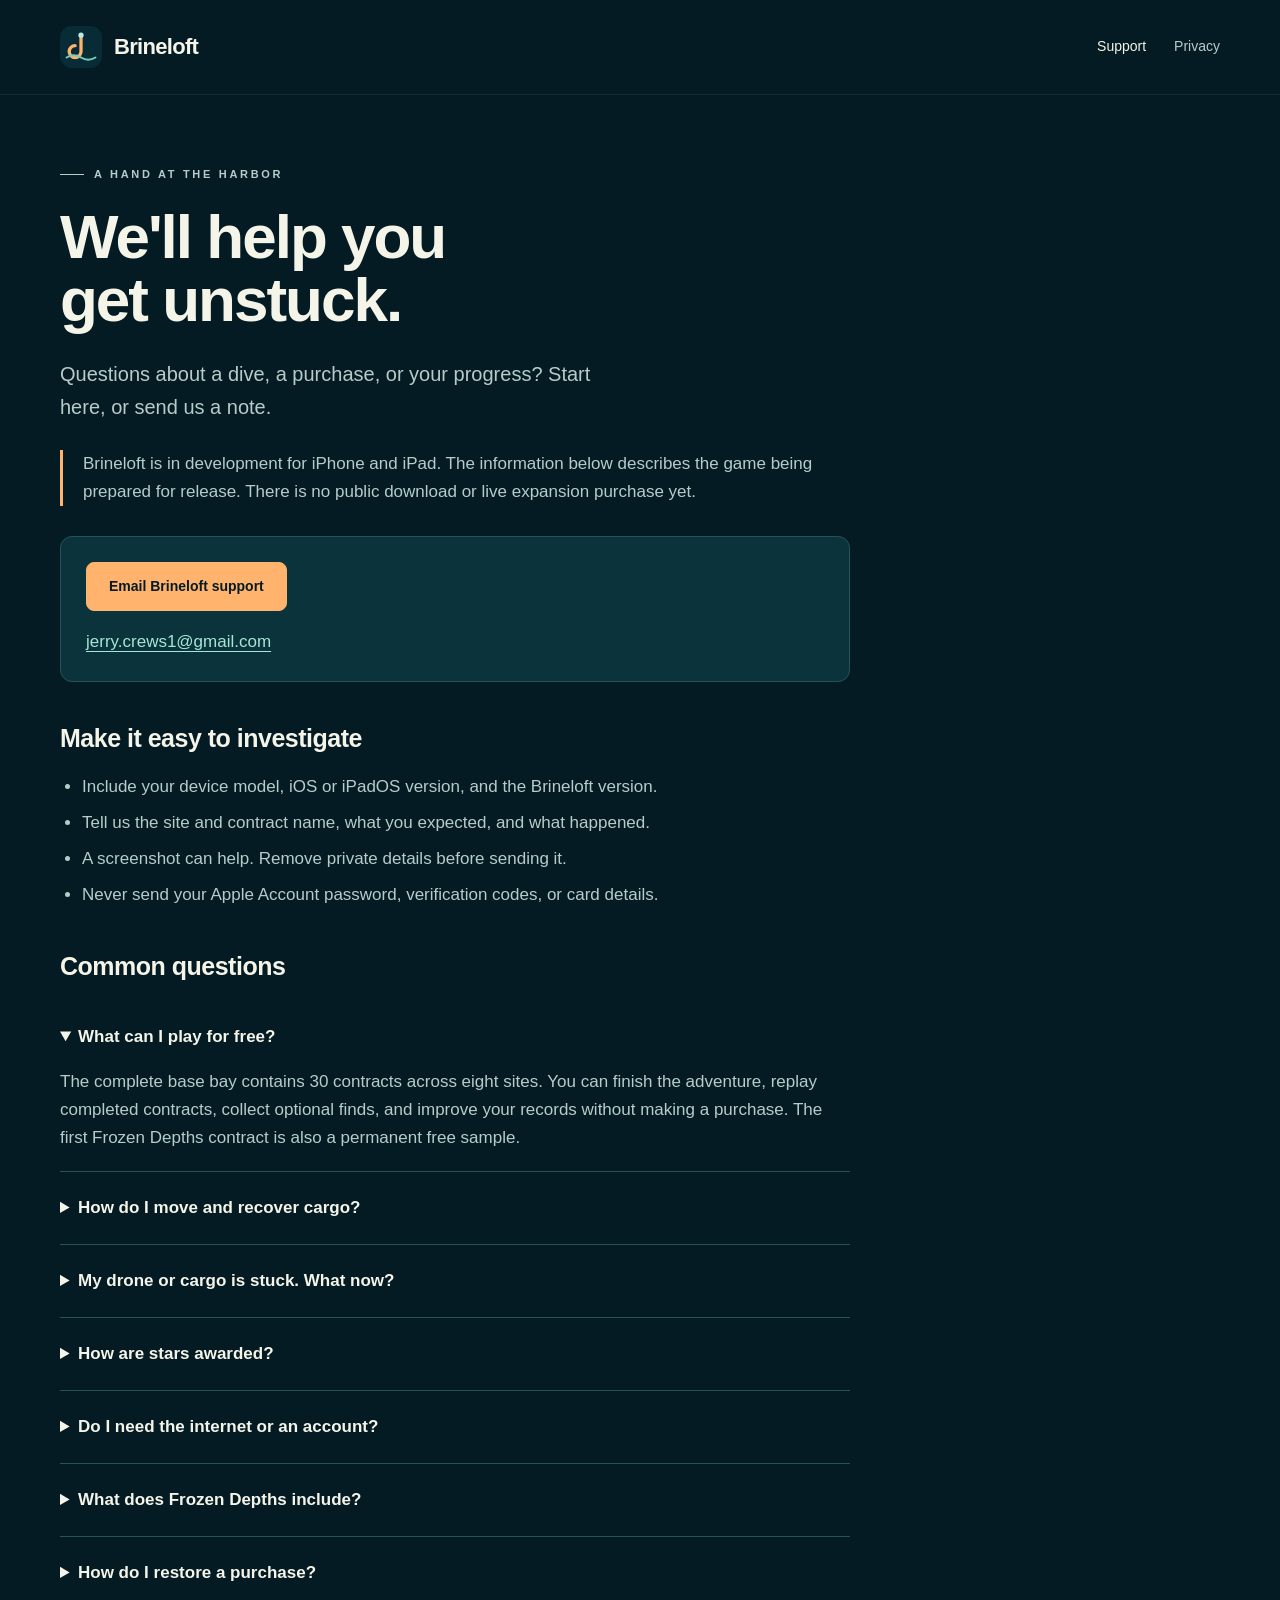
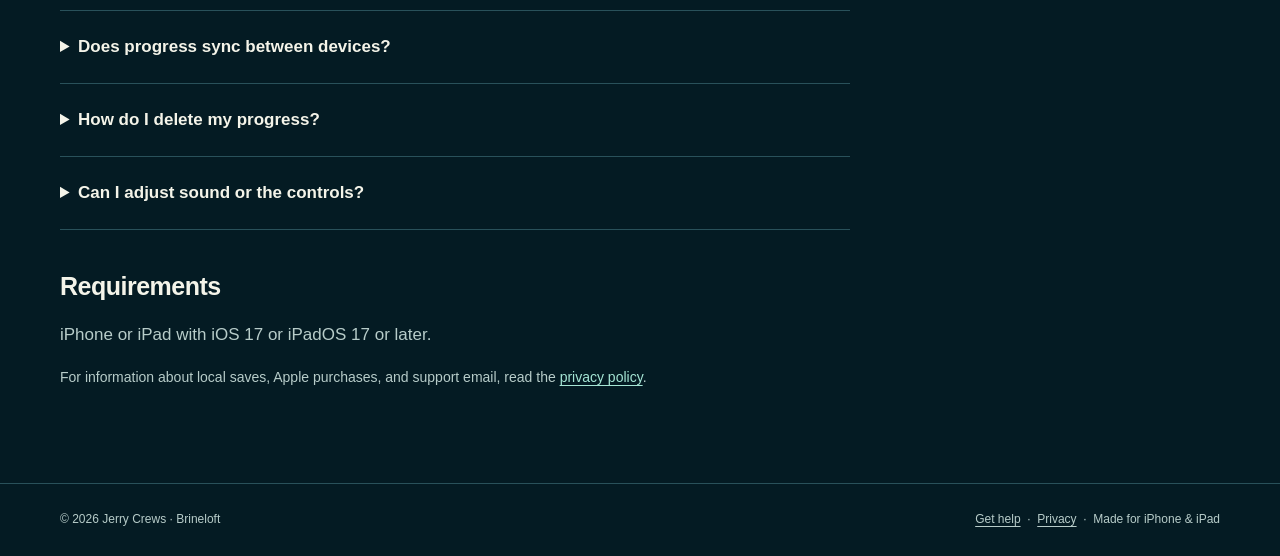
==== support.html @ b788f025 "Publish Brineloft website, privacy policy, and support" ====
<!doctype html>
<html lang="en"><head><meta charset="utf-8"><meta name="viewport" content="width=device-width, initial-scale=1"><meta name="color-scheme" content="dark"><meta name="theme-color" content="#041b23"><meta name="description" content="Help with Brineloft controls, local progress, the free adventure, Frozen Depths, and restoring purchases."><title>Brineloft Support</title><link rel="icon" href="assets/mark.svg" type="image/svg+xml"><link rel="stylesheet" href="assets/style.css"></head><body><a class="skip" href="#main">Skip to content</a><header><div class="wrap"><nav aria-label="Main navigation"><a class="brand" href="index.html"><img src="assets/mark.svg" alt="" width="42" height="42">Brineloft</a><div class="navlinks"><a href="support.html" aria-current="page">Support</a><a href="privacy.html">Privacy</a></div></nav></div></header><main id="main" class="wrap"><article class="document"><p class="eyebrow">A hand at the harbor</p><h1>We'll help you<br>get unstuck.</h1><p class="lead">Questions about a dive, a purchase, or your progress? Start here, or send us a note.</p><p class="notice">Brineloft is in development for iPhone and iPad. The information below describes the game being prepared for release. There is no public download or live expansion purchase yet.</p><div class="contact"><p><a class="button" href="mailto:jerry.crews1@gmail.com?subject=Brineloft%20support">Email Brineloft support</a></p><p class="email"><a href="mailto:jerry.crews1@gmail.com">jerry.crews1@gmail.com</a></p></div><h2>Make it easy to investigate</h2><ul><li>Include your device model, iOS or iPadOS version, and the Brineloft version.</li><li>Tell us the site and contract name, what you expected, and what happened.</li><li>A screenshot can help. Remove private details before sending it.</li><li>Never send your Apple Account password, verification codes, or card details.</li></ul><h2>Common questions</h2><details open><summary>What can I play for free?</summary><p>The complete base bay contains 30 contracts across eight sites. You can finish the adventure, replay completed contracts, collect optional finds, and improve your records without making a purchase. The first Frozen Depths contract is also a permanent free sample.</p></details><details><summary>How do I move and recover cargo?</summary><p>Use the movement control to steer your drone. Move close to cargo and use the cable control to attach or release it. Buoyancy balloons help lift a load; sonar helps you locate cargo. Bring all required cargo into the extraction zone to finish the contract.</p></details><details><summary>My drone or cargo is stuck. What now?</summary><p>Use the recovery control to get unstuck, or restart the contract. Recovery and retries never cost money. Assisted completions receive one star; replay without assistance to pursue a better record.</p></details><details><summary>How are stars awarded?</summary><p>Completing a contract earns one star. Bring cargo home with at least 80% integrity for another, and finish within the contract's target time for another. Assisted results are capped at one star. Replaying does not reduce an existing best record.</p></details><details><summary>Do I need the internet or an account?</summary><p>Gameplay works offline and there is no Brineloft account. Apple's purchase and Restore Purchases flows need an internet connection. A previously verified expansion remains available offline; refunds or other entitlement changes are reconciled when Apple provides an update.</p></details><details><summary>What does Frozen Depths include?</summary><p>It contains 20 contracts across five frozen sites, including the free sample. It is designed as a permanent, non-consumable purchase, not a subscription. The full pack is not yet available for sale. Its live regional price will appear in the game when Apple makes the product available.</p></details><details><summary>How do I restore a purchase?</summary><p>Open the expansion screen and choose Restore Purchases. Use the same Apple Account that made the purchase and connect to the internet. Restoration unlocks eligible purchased content; it does not restore local mission progress. For a charge or refund question, visit <a href="https://reportaproblem.apple.com/">Apple's purchase support</a>.</p></details><details><summary>Does progress sync between devices?</summary><p>No. Game progress is saved on the device. Your operating system may include that data in a device backup, depending on your settings. A purchase can be restored on another device using the same Apple Account, but that does not copy your local progress.</p></details><details><summary>How do I delete my progress?</summary><p>Use the delete-progress option in the game's settings and confirm the reset. This removes the local game progress; it does not cancel or refund an Apple purchase. Removing the app also removes its active local data. Backups are managed separately in your device or computer backup settings.</p></details><details><summary>Can I adjust sound or the controls?</summary><p>Settings include sound, haptics, reduced motion, and control assistance. Important information is visible on screen so audio is not required. The game plays in landscape on iPhone and iPad.</p></details><h2>Requirements</h2><p>iPhone or iPad with iOS 17 or iPadOS 17 or later.</p><p class="small">For information about local saves, Apple purchases, and support email, read the <a href="privacy.html">privacy policy</a>.</p></article></main><footer><div class="wrap footer-row"><span>© 2026 Jerry Crews · Brineloft</span><span><a href="support.html">Get help</a> &nbsp;·&nbsp; <a href="privacy.html">Privacy</a> &nbsp;·&nbsp; Made for iPhone &amp; iPad</span></div></footer></body></html>
---- assets/style.css ----
@charset "UTF-8";
:root{color-scheme:dark;--ink:#f4f4e9;--muted:#b7ccc9;--sea:#07272e;--deep:#041b23;--panel:#0b333b;--line:#29515a;--mint:#a5e6d5;--coral:#ffb36d;--max:1160px;font-family:-apple-system,BlinkMacSystemFont,"Segoe UI",sans-serif}
*{box-sizing:border-box}html{scroll-behavior:smooth}body{margin:0;background:var(--deep);color:var(--ink);font-size:17px;line-height:1.65}a{color:var(--mint);text-underline-offset:.22em}a:hover{color:var(--ink)}a:focus-visible,summary:focus-visible{outline:3px solid var(--coral);outline-offset:6px;border-radius:3px}img,svg{max-width:100%;display:block}button,a,summary{-webkit-tap-highlight-color:transparent}.wrap{width:min(var(--max),calc(100% - 64px));margin-inline:auto}.skip{position:absolute;top:-100px;left:24px;background:var(--ink);color:var(--deep);padding:12px 20px;z-index:20}.skip:focus{top:12px}header{position:relative;z-index:2;border-bottom:1px solid #ffffff12}nav{min-height:94px;display:flex;align-items:center;justify-content:space-between;gap:24px}.brand{display:inline-flex;align-items:center;gap:12px;color:var(--ink);font-size:22px;font-weight:750;letter-spacing:-.7px;text-decoration:none}.brand img{width:42px;height:42px}.navlinks{display:flex;align-items:center;gap:28px}.navlinks a{font-size:14px;text-decoration:none;color:var(--muted);padding-block:12px}.navlinks a[aria-current=page]{color:var(--ink)}.hero{position:relative;overflow:hidden;background:radial-gradient(ellipse at 80% 30%,#15565b55,transparent 52%),linear-gradient(180deg,var(--sea),var(--deep));padding:86px 0 76px}.hero-grid{display:grid;grid-template-columns:1fr 1.04fr;align-items:center;gap:30px}.eyebrow{text-transform:uppercase;letter-spacing:2.7px;font-size:11px;font-weight:800;color:var(--mint);margin:0 0 22px;display:flex;align-items:center;gap:10px}.eyebrow:before{content:"";width:24px;height:1px;background:currentColor}h1,h2,h3,p{margin-top:0}h1{font-size:clamp(46px,5.35vw,74px);letter-spacing:-3px;line-height:1.02;font-weight:760;margin-bottom:26px}h1 em{font-family:Georgia,"Times New Roman",serif;font-weight:400;color:var(--mint);letter-spacing:-2px}h2{font-size:clamp(30px,3vw,44px);letter-spacing:-1.25px;line-height:1.15}h3{font-size:22px;letter-spacing:-.5px;line-height:1.25}.lead{color:var(--muted);font-size:19px;max-width:560px;line-height:1.65}.actions{display:flex;flex-wrap:wrap;align-items:center;gap:20px;margin-top:30px}.button{display:inline-flex;align-items:center;justify-content:center;min-height:48px;padding:12px 22px;border:1px solid var(--coral);border-radius:8px;background:var(--coral);color:var(--deep);text-decoration:none;font-size:14px;font-weight:750}.button:hover{color:var(--deep);background:#ffc797}.button.secondary{background:transparent;color:var(--ink);border-color:var(--line)}.button.secondary:hover{background:var(--panel)}.availability{font-size:12px;color:var(--muted)}.hero-art{position:relative;margin:0;min-width:0}.hero-art svg{width:100%;height:auto}.art-caption{font-size:10px;letter-spacing:1.4px;text-transform:uppercase;color:var(--muted);text-align:right;margin:0 28px 0 0}.promise-row{display:grid;grid-template-columns:repeat(3,1fr);gap:24px;padding:26px 0;border-top:1px solid var(--line);border-bottom:1px solid var(--line)}.promise-row span{font-size:13px;color:var(--muted)}.promise-row strong{display:block;color:var(--ink);font-size:15px;margin-bottom:3px}.section{padding:80px 0}.section-heading{display:flex;align-items:end;justify-content:space-between;gap:30px;margin-bottom:38px}.section-heading h2{max-width:550px;margin-bottom:0}.section-heading p{max-width:350px;color:var(--muted);font-size:15px;margin-bottom:0}.cards{display:grid;grid-template-columns:repeat(3,1fr);gap:22px}.card{border-top:1px solid var(--line);padding-top:24px}.card .number{font-size:11px;font-weight:700;letter-spacing:2px;color:var(--coral);margin-bottom:24px}.card p{font-size:15px;color:var(--muted);margin-bottom:0}.callout{background:linear-gradient(115deg,#12454b,#0b3039);border:1px solid #33626a;border-radius:18px;padding:46px;display:grid;grid-template-columns:1.1fr 1fr;gap:45px}.callout h2{margin-bottom:18px}.callout p{color:#c0d7d2;font-size:16px}.callout .tag{display:inline-block;font-size:11px;text-transform:uppercase;letter-spacing:1.5px;padding:7px 12px;border:1px solid #4d7776;border-radius:100px;color:var(--mint);margin-bottom:22px}.promise-list{list-style:none;margin:0;padding:0;align-self:center}.promise-list li{border-bottom:1px solid #ffffff15;padding:13px 0;font-size:15px;display:flex;gap:13px}.promise-list li:before{content:"+";font-size:18px;color:var(--coral)}.closing{display:flex;align-items:center;justify-content:space-between;gap:28px;padding:56px 0 66px}.closing h2{font-size:30px;margin:0 0 9px}.closing p{font-size:15px;color:var(--muted);margin-bottom:0}footer{border-top:1px solid var(--line);padding:26px 0;color:var(--muted);font-size:12px}.footer-row{display:flex;justify-content:space-between;gap:20px;flex-wrap:wrap}.footer-row a{color:var(--muted)}.document{max-width:790px;padding:70px 0 80px}.document h1{font-size:clamp(40px,7vw,62px);letter-spacing:-2px}.document h2{font-size:25px;letter-spacing:-.5px;margin-top:42px}.document p,.document li{color:var(--muted)}.document .lead{font-size:20px}.updated{font-size:12px}.contact{margin:30px 0;padding:25px;border:1px solid var(--line);border-radius:12px;background:var(--panel)}.contact p:last-child{margin-bottom:0}.contact .email{overflow-wrap:anywhere}.document ul{padding-left:22px}.document li{margin:8px 0}details{border-bottom:1px solid var(--line);padding:19px 0}summary{cursor:pointer;color:var(--ink);font-weight:650;padding:3px 24px 3px 0}details p{margin:14px 0 0}.small{font-size:14px}.notice{border-left:3px solid var(--coral);padding-left:20px;margin:26px 0}
@media(max-width:850px){.hero{padding:58px 0 48px}.hero-grid{grid-template-columns:1fr;gap:10px}.hero-copy{max-width:650px}.hero-art{width:min(570px,100%);margin-inline:auto}.hero-art svg{max-height:420px}.hero h1{font-size:64px}.section-heading{display:block}.section-heading p{margin-top:20px;max-width:550px}.callout{padding:32px;gap:25px}.cards{gap:26px}.closing{align-items:start}.document{padding-top:48px}}
@media(max-width:560px){.wrap{width:calc(100% - 36px)}nav{min-height:78px;gap:12px}.brand{font-size:20px;gap:7px}.brand img{width:34px;height:34px}.navlinks{gap:16px}.navlinks a{font-size:13px}.hero{padding-top:42px}.hero h1{font-size:49px;letter-spacing:-2px}.lead{font-size:17px}.eyebrow{font-size:10px;letter-spacing:2px}.hero-art{margin-top:14px}.promise-row{grid-template-columns:1fr;gap:17px}.promise-row span{display:block}.cards{grid-template-columns:1fr;gap:34px}.card .number{margin-bottom:14px}.section{padding:54px 0}.section-heading{margin-bottom:30px}.callout{grid-template-columns:1fr;padding:26px;gap:15px}.closing{display:block;padding:38px 0 50px}.closing .button{margin-top:22px}.document h1{font-size:42px}.document .lead{font-size:18px}.contact{padding:20px}.footer-row{display:block}.footer-row span{display:block;margin:7px 0}.actions{gap:16px}.art-caption{text-align:center;margin:0}}
@media(prefers-reduced-motion:reduce){html{scroll-behavior:auto}}
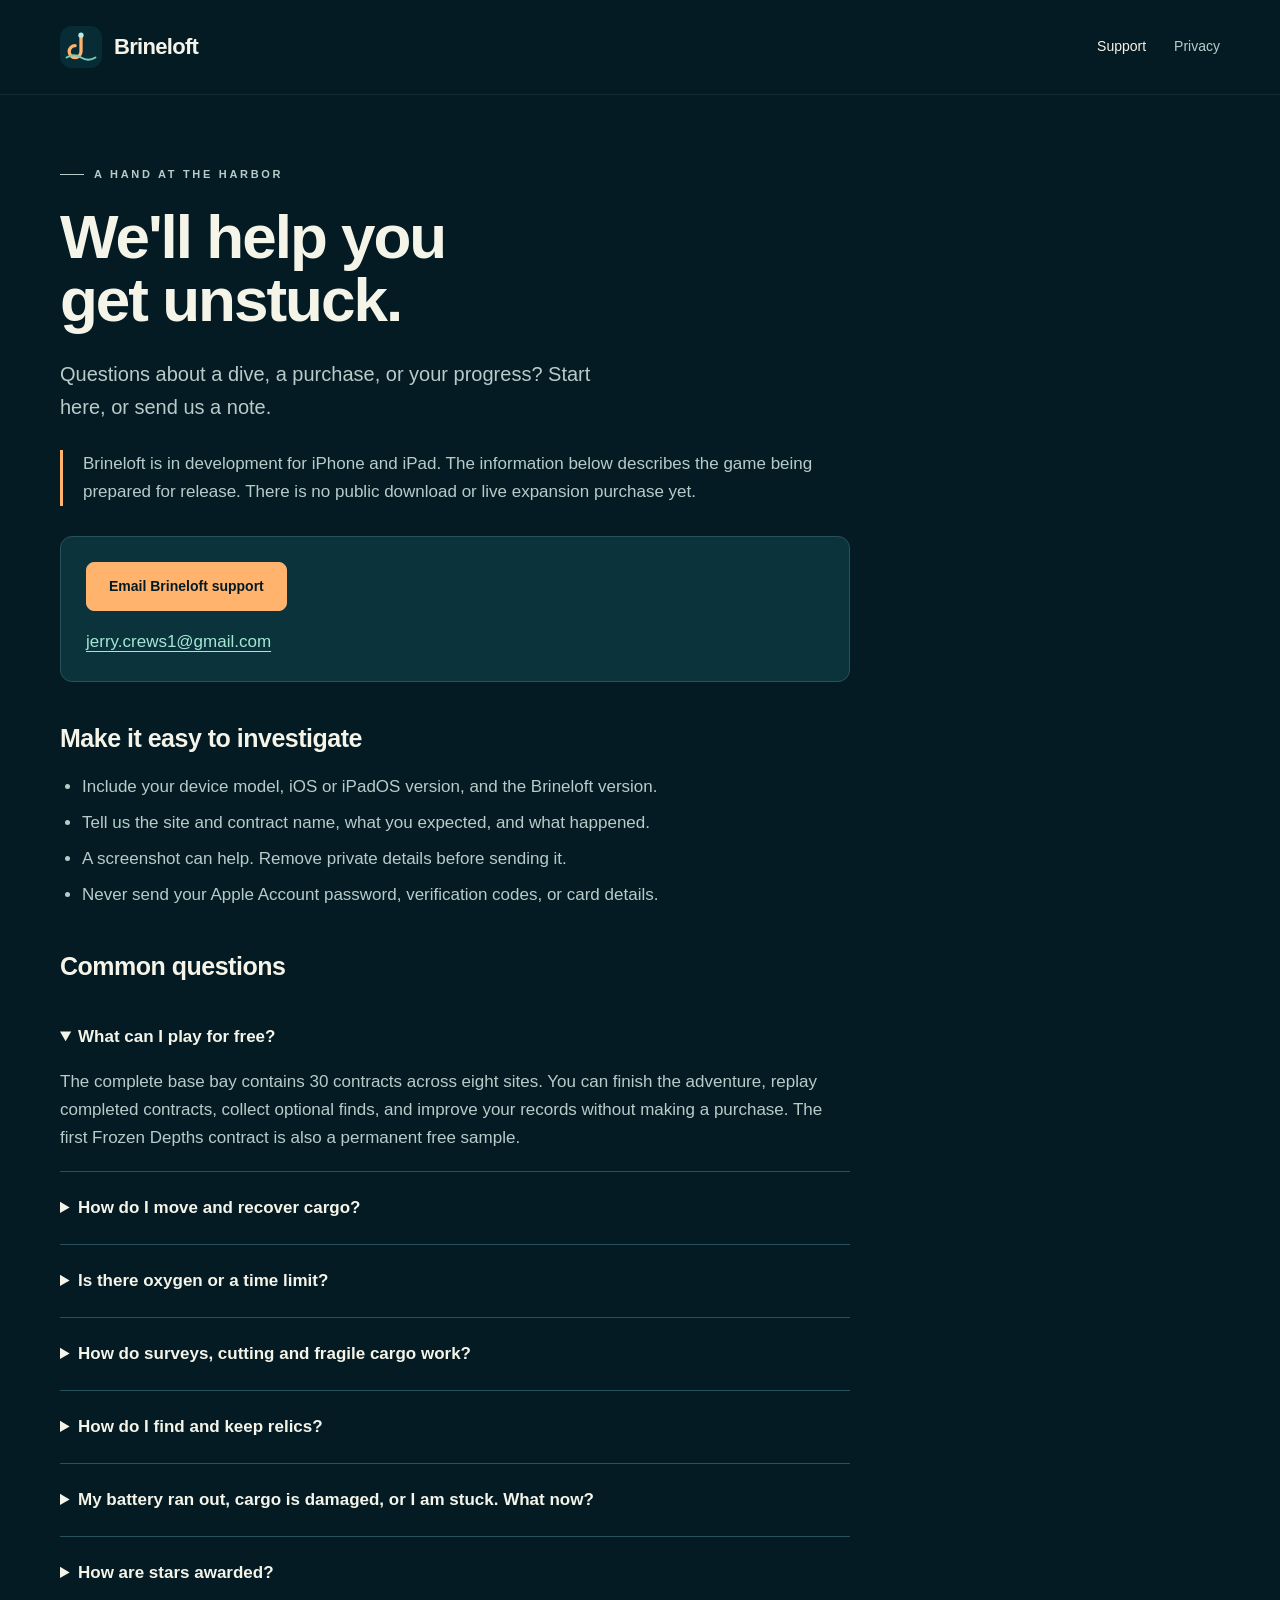
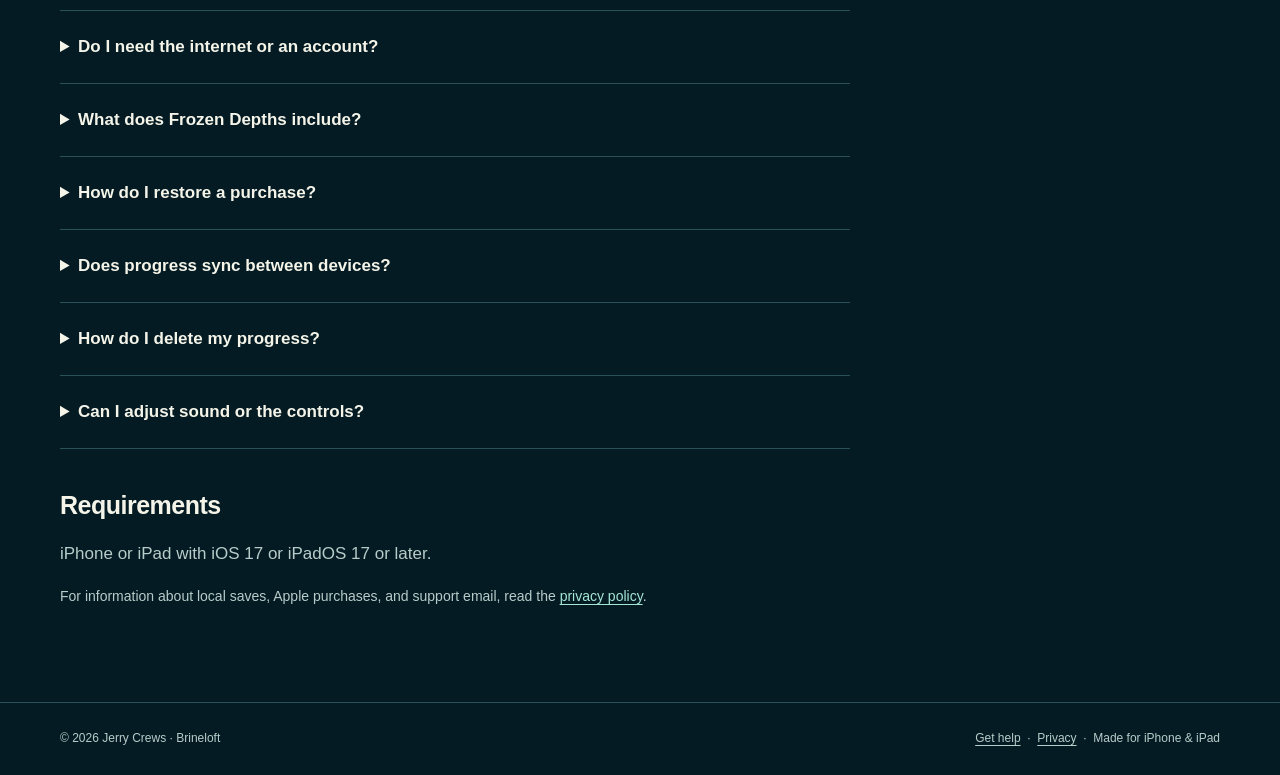
==== commit 14400761: "Explain rechargeable battery and expanded salvage objectives" ====
--- a/support.html
+++ b/support.html
@@ -1,2 +1,2 @@
 <!doctype html>
-<html lang="en"><head><meta charset="utf-8"><meta name="viewport" content="width=device-width, initial-scale=1"><meta name="color-scheme" content="dark"><meta name="theme-color" content="#041b23"><meta name="description" content="Help with Brineloft controls, local progress, the free adventure, Frozen Depths, and restoring purchases."><title>Brineloft Support</title><link rel="icon" href="assets/mark.svg" type="image/svg+xml"><link rel="stylesheet" href="assets/style.css"></head><body><a class="skip" href="#main">Skip to content</a><header><div class="wrap"><nav aria-label="Main navigation"><a class="brand" href="index.html"><img src="assets/mark.svg" alt="" width="42" height="42">Brineloft</a><div class="navlinks"><a href="support.html" aria-current="page">Support</a><a href="privacy.html">Privacy</a></div></nav></div></header><main id="main" class="wrap"><article class="document"><p class="eyebrow">A hand at the harbor</p><h1>We'll help you<br>get unstuck.</h1><p class="lead">Questions about a dive, a purchase, or your progress? Start here, or send us a note.</p><p class="notice">Brineloft is in development for iPhone and iPad. The information below describes the game being prepared for release. There is no public download or live expansion purchase yet.</p><div class="contact"><p><a class="button" href="mailto:jerry.crews1@gmail.com?subject=Brineloft%20support">Email Brineloft support</a></p><p class="email"><a href="mailto:jerry.crews1@gmail.com">jerry.crews1@gmail.com</a></p></div><h2>Make it easy to investigate</h2><ul><li>Include your device model, iOS or iPadOS version, and the Brineloft version.</li><li>Tell us the site and contract name, what you expected, and what happened.</li><li>A screenshot can help. Remove private details before sending it.</li><li>Never send your Apple Account password, verification codes, or card details.</li></ul><h2>Common questions</h2><details open><summary>What can I play for free?</summary><p>The complete base bay contains 30 contracts across eight sites. You can finish the adventure, replay completed contracts, collect optional finds, and improve your records without making a purchase. The first Frozen Depths contract is also a permanent free sample.</p></details><details><summary>How do I move and recover cargo?</summary><p>Use the movement control to steer your drone. Move close to cargo and use the cable control to attach or release it. Buoyancy balloons help lift a load; sonar helps you locate cargo. Bring all required cargo into the extraction zone to finish the contract.</p></details><details><summary>My drone or cargo is stuck. What now?</summary><p>Use the recovery control to get unstuck, or restart the contract. Recovery and retries never cost money. Assisted completions receive one star; replay without assistance to pursue a better record.</p></details><details><summary>How are stars awarded?</summary><p>Completing a contract earns one star. Bring cargo home with at least 80% integrity for another, and finish within the contract's target time for another. Assisted results are capped at one star. Replaying does not reduce an existing best record.</p></details><details><summary>Do I need the internet or an account?</summary><p>Gameplay works offline and there is no Brineloft account. Apple's purchase and Restore Purchases flows need an internet connection. A previously verified expansion remains available offline; refunds or other entitlement changes are reconciled when Apple provides an update.</p></details><details><summary>What does Frozen Depths include?</summary><p>It contains 20 contracts across five frozen sites, including the free sample. It is designed as a permanent, non-consumable purchase, not a subscription. The full pack is not yet available for sale. Its live regional price will appear in the game when Apple makes the product available.</p></details><details><summary>How do I restore a purchase?</summary><p>Open the expansion screen and choose Restore Purchases. Use the same Apple Account that made the purchase and connect to the internet. Restoration unlocks eligible purchased content; it does not restore local mission progress. For a charge or refund question, visit <a href="https://reportaproblem.apple.com/">Apple's purchase support</a>.</p></details><details><summary>Does progress sync between devices?</summary><p>No. Game progress is saved on the device. Your operating system may include that data in a device backup, depending on your settings. A purchase can be restored on another device using the same Apple Account, but that does not copy your local progress.</p></details><details><summary>How do I delete my progress?</summary><p>Use the delete-progress option in the game's settings and confirm the reset. This removes the local game progress; it does not cancel or refund an Apple purchase. Removing the app also removes its active local data. Backups are managed separately in your device or computer backup settings.</p></details><details><summary>Can I adjust sound or the controls?</summary><p>Settings include sound, haptics, reduced motion, and control assistance. Important information is visible on screen so audio is not required. The game plays in landscape on iPhone and iPad.</p></details><h2>Requirements</h2><p>iPhone or iPad with iOS 17 or iPadOS 17 or later.</p><p class="small">For information about local saves, Apple purchases, and support email, read the <a href="privacy.html">privacy policy</a>.</p></article></main><footer><div class="wrap footer-row"><span>© 2026 Jerry Crews · Brineloft</span><span><a href="support.html">Get help</a> &nbsp;·&nbsp; <a href="privacy.html">Privacy</a> &nbsp;·&nbsp; Made for iPhone &amp; iPad</span></div></footer></body></html>+<html lang="en"><head><meta charset="utf-8"><meta name="viewport" content="width=device-width, initial-scale=1"><meta name="color-scheme" content="dark"><meta name="theme-color" content="#041b23"><meta name="description" content="Help with Brineloft controls, local progress, the free adventure, Frozen Depths, and restoring purchases."><title>Brineloft Support</title><link rel="icon" href="assets/mark.svg" type="image/svg+xml"><link rel="stylesheet" href="assets/style.css"></head><body><a class="skip" href="#main">Skip to content</a><header><div class="wrap"><nav aria-label="Main navigation"><a class="brand" href="index.html"><img src="assets/mark.svg" alt="" width="42" height="42">Brineloft</a><div class="navlinks"><a href="support.html" aria-current="page">Support</a><a href="privacy.html">Privacy</a></div></nav></div></header><main id="main" class="wrap"><article class="document"><p class="eyebrow">A hand at the harbor</p><h1>We'll help you<br>get unstuck.</h1><p class="lead">Questions about a dive, a purchase, or your progress? Start here, or send us a note.</p><p class="notice">Brineloft is in development for iPhone and iPad. The information below describes the game being prepared for release. There is no public download or live expansion purchase yet.</p><div class="contact"><p><a class="button" href="mailto:jerry.crews1@gmail.com?subject=Brineloft%20support">Email Brineloft support</a></p><p class="email"><a href="mailto:jerry.crews1@gmail.com">jerry.crews1@gmail.com</a></p></div><h2>Make it easy to investigate</h2><ul><li>Include your device model, iOS or iPadOS version, and the Brineloft version.</li><li>Tell us the site and contract name, what you expected, and what happened.</li><li>A screenshot can help. Remove private details before sending it.</li><li>Never send your Apple Account password, verification codes, or card details.</li></ul><h2>Common questions</h2><details open><summary>What can I play for free?</summary><p>The complete base bay contains 30 contracts across eight sites. You can finish the adventure, replay completed contracts, collect optional finds, and improve your records without making a purchase. The first Frozen Depths contract is also a permanent free sample.</p></details><details><summary>How do I move and recover cargo?</summary><p>Use the movement control to steer your drone. Move close to cargo and use the cable control to attach or release it. Buoyancy balloons help with heavy loads. Anchored cargo must be cut free while you hold steady nearby. Complete any required surveys and deliver cargo in the stated order and condition. After the required work is done, choose Finish dive or keep searching for relics. Recovering every object finishes automatically.</p></details><details><summary>Is there oxygen or a time limit?</summary><p>You pilot a robot, so it has a battery rather than an oxygen tank. Thrust, heavy loads, sonar and cutting use charge. Hold still inside the mint recovery zone to recharge; a full refill takes about seven seconds. Dock refills are free and unlimited. The target time is an optional star goal, separate from the battery. Pausing stops battery use.</p></details><details><summary>How do surveys, cutting and fragile cargo work?</summary><p>At a blue survey ring, pulse sonar and release steering to hold position until the survey is complete. Stay close and steady while using Cut free on an anchored load. Some contracts require deliveries in a specific order. Fragile loads must arrive above the condition threshold stated in the briefing; slow down before turns and leave room for the swinging cable.</p></details><details><summary>How do I find and keep relics?</summary><p>Each of the first six bay contracts has an optional relic. Explore different parts of the site and pulse sonar to reveal nearby mint RELIC markers. Tow the relic to the recovery zone, then finish the contract to save its individual story in your collection. You can keep looking after the required cargo is recovered and choose Finish dive when ready.</p></details><details><summary>My battery ran out, cargo is damaged, or I am stuck. What now?</summary><p>Use Recovery or restart the contract. Recovery repairs remaining cargo, recharges the drone, and returns the drone and undelivered loads to their starting positions. Delivered cargo, completed survey work and elapsed time stay. Recovery and retries are free and unlimited, with no paid energy, lives or waiting period before another attempt. Assisted completions receive one star; replay without assistance to pursue a better record.</p></details><details><summary>How are stars awarded?</summary><p>Completing a contract earns one star. Bring required cargo home with at least 80% integrity for another. The route-mastery star requires every optional relic and a finish within the contract's target time; contracts without relics use the time goal alone. Relics are still optional for finishing the story and unlocking the next contract. Assisted results are capped at one star. Replaying does not reduce an existing best record, including three-star results earned before an update.</p></details><details><summary>Do I need the internet or an account?</summary><p>Gameplay works offline and there is no Brineloft account. Apple's purchase and Restore Purchases flows need an internet connection. A previously verified expansion remains available offline; refunds or other entitlement changes are reconciled when Apple provides an update.</p></details><details><summary>What does Frozen Depths include?</summary><p>It contains 20 contracts across five frozen sites, including the free sample. It is designed as a permanent, non-consumable purchase, not a subscription. The full pack is not yet available for sale. Its live regional price will appear in the game when Apple makes the product available.</p></details><details><summary>How do I restore a purchase?</summary><p>Open the expansion screen and choose Restore Purchases. Use the same Apple Account that made the purchase and connect to the internet. Restoration unlocks eligible purchased content; it does not restore local mission progress. For a charge or refund question, visit <a href="https://reportaproblem.apple.com/">Apple's purchase support</a>.</p></details><details><summary>Does progress sync between devices?</summary><p>No. Game progress is saved on the device. Your operating system may include that data in a device backup, depending on your settings. A purchase can be restored on another device using the same Apple Account, but that does not copy your local progress.</p></details><details><summary>How do I delete my progress?</summary><p>Use the delete-progress option in the game's settings and confirm the reset. This removes the local game progress; it does not cancel or refund an Apple purchase. Removing the app also removes its active local data. Backups are managed separately in your device or computer backup settings.</p></details><details><summary>Can I adjust sound or the controls?</summary><p>Settings include sound, haptics, reduced motion, and control assistance. Important information is visible on screen so audio is not required. The game plays in landscape on iPhone and iPad.</p></details><h2>Requirements</h2><p>iPhone or iPad with iOS 17 or iPadOS 17 or later.</p><p class="small">For information about local saves, Apple purchases, and support email, read the <a href="privacy.html">privacy policy</a>.</p></article></main><footer><div class="wrap footer-row"><span>© 2026 Jerry Crews · Brineloft</span><span><a href="support.html">Get help</a> &nbsp;·&nbsp; <a href="privacy.html">Privacy</a> &nbsp;·&nbsp; Made for iPhone &amp; iPad</span></div></footer></body></html>
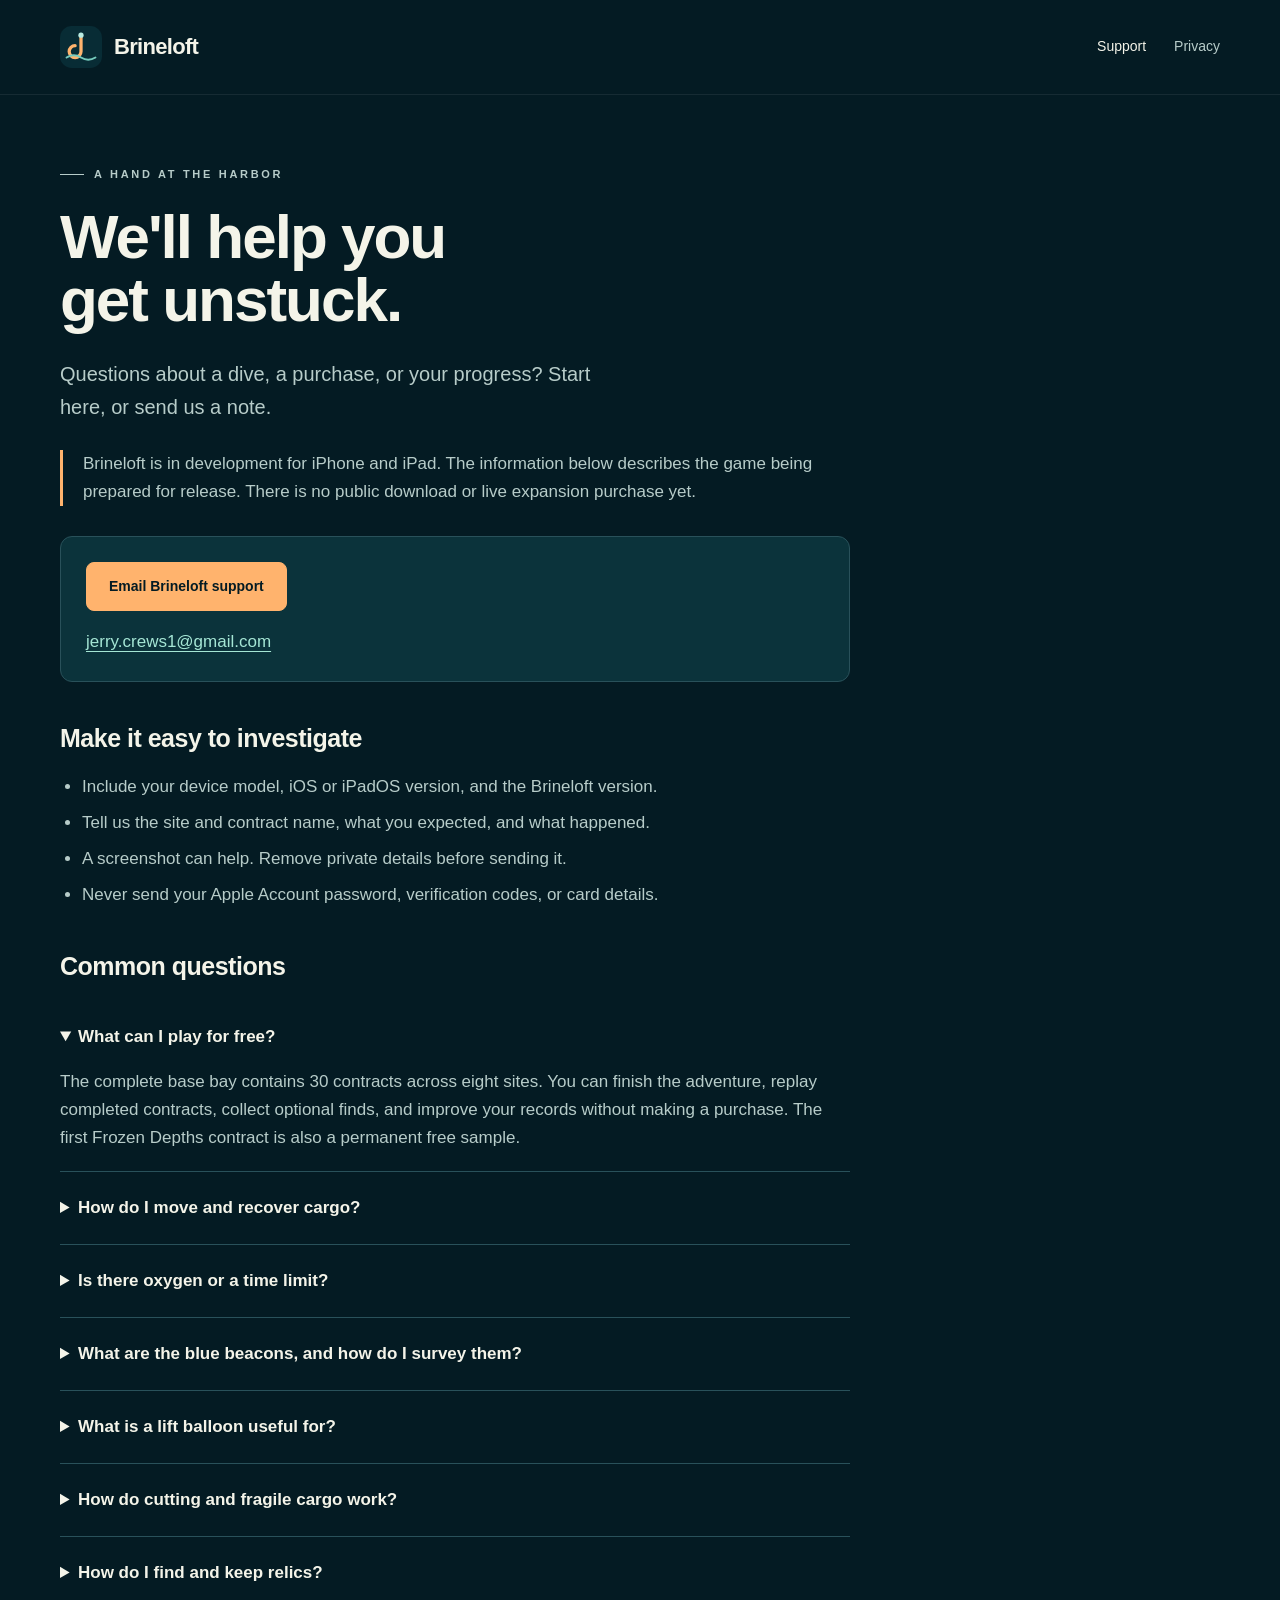
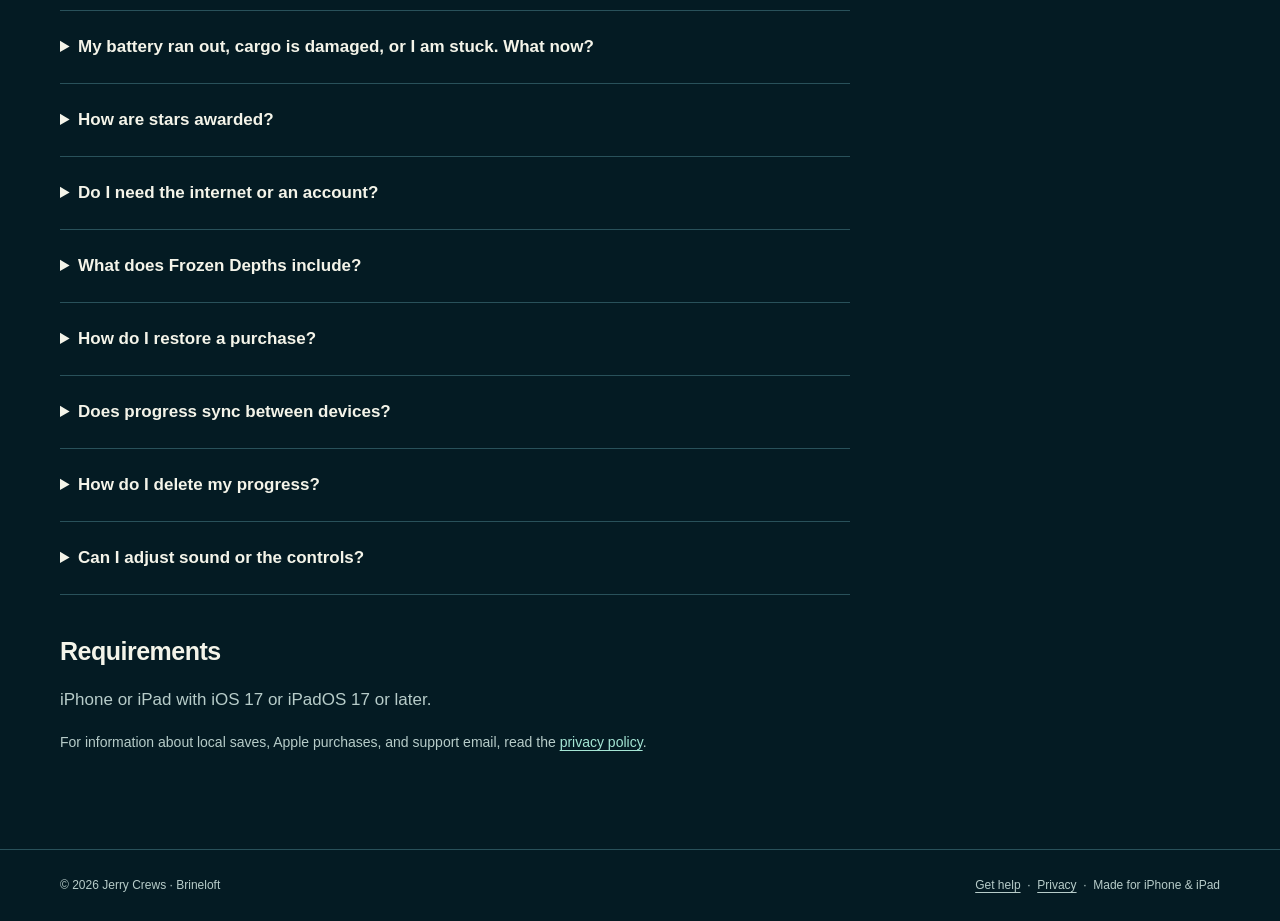
==== commit 6c1fdecd: "Clarify surveys and cargo recovery" ====
--- a/support.html
+++ b/support.html
@@ -1,2 +1,2 @@
 <!doctype html>
-<html lang="en"><head><meta charset="utf-8"><meta name="viewport" content="width=device-width, initial-scale=1"><meta name="color-scheme" content="dark"><meta name="theme-color" content="#041b23"><meta name="description" content="Help with Brineloft controls, local progress, the free adventure, Frozen Depths, and restoring purchases."><title>Brineloft Support</title><link rel="icon" href="assets/mark.svg" type="image/svg+xml"><link rel="stylesheet" href="assets/style.css"></head><body><a class="skip" href="#main">Skip to content</a><header><div class="wrap"><nav aria-label="Main navigation"><a class="brand" href="index.html"><img src="assets/mark.svg" alt="" width="42" height="42">Brineloft</a><div class="navlinks"><a href="support.html" aria-current="page">Support</a><a href="privacy.html">Privacy</a></div></nav></div></header><main id="main" class="wrap"><article class="document"><p class="eyebrow">A hand at the harbor</p><h1>We'll help you<br>get unstuck.</h1><p class="lead">Questions about a dive, a purchase, or your progress? Start here, or send us a note.</p><p class="notice">Brineloft is in development for iPhone and iPad. The information below describes the game being prepared for release. There is no public download or live expansion purchase yet.</p><div class="contact"><p><a class="button" href="mailto:jerry.crews1@gmail.com?subject=Brineloft%20support">Email Brineloft support</a></p><p class="email"><a href="mailto:jerry.crews1@gmail.com">jerry.crews1@gmail.com</a></p></div><h2>Make it easy to investigate</h2><ul><li>Include your device model, iOS or iPadOS version, and the Brineloft version.</li><li>Tell us the site and contract name, what you expected, and what happened.</li><li>A screenshot can help. Remove private details before sending it.</li><li>Never send your Apple Account password, verification codes, or card details.</li></ul><h2>Common questions</h2><details open><summary>What can I play for free?</summary><p>The complete base bay contains 30 contracts across eight sites. You can finish the adventure, replay completed contracts, collect optional finds, and improve your records without making a purchase. The first Frozen Depths contract is also a permanent free sample.</p></details><details><summary>How do I move and recover cargo?</summary><p>Use the movement control to steer your drone. Move close to cargo and use the cable control to attach or release it. Buoyancy balloons help with heavy loads. Anchored cargo must be cut free while you hold steady nearby. Complete any required surveys and deliver cargo in the stated order and condition. After the required work is done, choose Finish dive or keep searching for relics. Recovering every object finishes automatically.</p></details><details><summary>Is there oxygen or a time limit?</summary><p>You pilot a robot, so it has a battery rather than an oxygen tank. Thrust, heavy loads, sonar and cutting use charge. Hold still inside the mint recovery zone to recharge; a full refill takes about seven seconds. Dock refills are free and unlimited. The target time is an optional star goal, separate from the battery. Pausing stops battery use.</p></details><details><summary>How do surveys, cutting and fragile cargo work?</summary><p>At a blue survey ring, pulse sonar and release steering to hold position until the survey is complete. Stay close and steady while using Cut free on an anchored load. Some contracts require deliveries in a specific order. Fragile loads must arrive above the condition threshold stated in the briefing; slow down before turns and leave room for the swinging cable.</p></details><details><summary>How do I find and keep relics?</summary><p>Each of the first six bay contracts has an optional relic. Explore different parts of the site and pulse sonar to reveal nearby mint RELIC markers. Tow the relic to the recovery zone, then finish the contract to save its individual story in your collection. You can keep looking after the required cargo is recovered and choose Finish dive when ready.</p></details><details><summary>My battery ran out, cargo is damaged, or I am stuck. What now?</summary><p>Use Recovery or restart the contract. Recovery repairs remaining cargo, recharges the drone, and returns the drone and undelivered loads to their starting positions. Delivered cargo, completed survey work and elapsed time stay. Recovery and retries are free and unlimited, with no paid energy, lives or waiting period before another attempt. Assisted completions receive one star; replay without assistance to pursue a better record.</p></details><details><summary>How are stars awarded?</summary><p>Completing a contract earns one star. Bring required cargo home with at least 80% integrity for another. The route-mastery star requires every optional relic and a finish within the contract's target time; contracts without relics use the time goal alone. Relics are still optional for finishing the story and unlocking the next contract. Assisted results are capped at one star. Replaying does not reduce an existing best record, including three-star results earned before an update.</p></details><details><summary>Do I need the internet or an account?</summary><p>Gameplay works offline and there is no Brineloft account. Apple's purchase and Restore Purchases flows need an internet connection. A previously verified expansion remains available offline; refunds or other entitlement changes are reconciled when Apple provides an update.</p></details><details><summary>What does Frozen Depths include?</summary><p>It contains 20 contracts across five frozen sites, including the free sample. It is designed as a permanent, non-consumable purchase, not a subscription. The full pack is not yet available for sale. Its live regional price will appear in the game when Apple makes the product available.</p></details><details><summary>How do I restore a purchase?</summary><p>Open the expansion screen and choose Restore Purchases. Use the same Apple Account that made the purchase and connect to the internet. Restoration unlocks eligible purchased content; it does not restore local mission progress. For a charge or refund question, visit <a href="https://reportaproblem.apple.com/">Apple's purchase support</a>.</p></details><details><summary>Does progress sync between devices?</summary><p>No. Game progress is saved on the device. Your operating system may include that data in a device backup, depending on your settings. A purchase can be restored on another device using the same Apple Account, but that does not copy your local progress.</p></details><details><summary>How do I delete my progress?</summary><p>Use the delete-progress option in the game's settings and confirm the reset. This removes the local game progress; it does not cancel or refund an Apple purchase. Removing the app also removes its active local data. Backups are managed separately in your device or computer backup settings.</p></details><details><summary>Can I adjust sound or the controls?</summary><p>Settings include sound, haptics, reduced motion, and control assistance. Important information is visible on screen so audio is not required. The game plays in landscape on iPhone and iPad.</p></details><h2>Requirements</h2><p>iPhone or iPad with iOS 17 or iPadOS 17 or later.</p><p class="small">For information about local saves, Apple purchases, and support email, read the <a href="privacy.html">privacy policy</a>.</p></article></main><footer><div class="wrap footer-row"><span>© 2026 Jerry Crews · Brineloft</span><span><a href="support.html">Get help</a> &nbsp;·&nbsp; <a href="privacy.html">Privacy</a> &nbsp;·&nbsp; Made for iPhone &amp; iPad</span></div></footer></body></html>+<html lang="en"><head><meta charset="utf-8"><meta name="viewport" content="width=device-width, initial-scale=1"><meta name="color-scheme" content="dark"><meta name="theme-color" content="#041b23"><meta name="description" content="Help with Brineloft controls, local progress, the free adventure, Frozen Depths, and restoring purchases."><title>Brineloft Support</title><link rel="icon" href="assets/mark.svg" type="image/svg+xml"><link rel="stylesheet" href="assets/style.css"></head><body><a class="skip" href="#main">Skip to content</a><header><div class="wrap"><nav aria-label="Main navigation"><a class="brand" href="index.html"><img src="assets/mark.svg" alt="" width="42" height="42">Brineloft</a><div class="navlinks"><a href="support.html" aria-current="page">Support</a><a href="privacy.html">Privacy</a></div></nav></div></header><main id="main" class="wrap"><article class="document"><p class="eyebrow">A hand at the harbor</p><h1>We'll help you<br>get unstuck.</h1><p class="lead">Questions about a dive, a purchase, or your progress? Start here, or send us a note.</p><p class="notice">Brineloft is in development for iPhone and iPad. The information below describes the game being prepared for release. There is no public download or live expansion purchase yet.</p><div class="contact"><p><a class="button" href="mailto:jerry.crews1@gmail.com?subject=Brineloft%20support">Email Brineloft support</a></p><p class="email"><a href="mailto:jerry.crews1@gmail.com">jerry.crews1@gmail.com</a></p></div><h2>Make it easy to investigate</h2><ul><li>Include your device model, iOS or iPadOS version, and the Brineloft version.</li><li>Tell us the site and contract name, what you expected, and what happened.</li><li>A screenshot can help. Remove private details before sending it.</li><li>Never send your Apple Account password, verification codes, or card details.</li></ul><h2>Common questions</h2><details open><summary>What can I play for free?</summary><p>The complete base bay contains 30 contracts across eight sites. You can finish the adventure, replay completed contracts, collect optional finds, and improve your records without making a purchase. The first Frozen Depths contract is also a permanent free sample.</p></details><details><summary>How do I move and recover cargo?</summary><p>Use the movement control to steer your drone. Move close to cargo and use the cable control to attach or release it. Anchored cargo must be cut free while you hold steady nearby. Deliver cargo in the stated order and condition. The dock accepts it even if you have surveys left, and even when the cable is released and your drone is elsewhere. Both required cargo and surveys must be completed before you choose Finish dive. You can keep searching for relics; recovering every object with all surveys complete finishes automatically.</p></details><details><summary>Is there oxygen or a time limit?</summary><p>You pilot a robot, so it has a battery rather than an oxygen tank. Thrust, heavy loads, sonar and cutting use charge. Hold still inside the mint recovery zone to recharge; a full refill takes about seven seconds. Dock refills are free and unlimited. The target time is an optional star goal, separate from the battery. Pausing stops battery use.</p></details><details><summary>What are the blue beacons, and how do I survey them?</summary><p>Blue beacons are fixed survey stations, not cargo to tow. Move your drone inside a beacon's ring, tap Survey to send a sonar pulse, and release steering until the progress fills. Survey each required beacon to complete that part of the contract. You may deliver cargo first or survey first; unfinished surveys do not block the dock from accepting a valid load.</p></details><details><summary>What is a lift balloon useful for?</summary><p>A balloon eases a heavy hooked tow and reduces its power use. It can also lift cargo while your drone does another job. Move the load below the dock with a clear path above, inflate a balloon and release the cable. The cargo rises without you staying beside it, so you can survey a beacon or retrieve another load. Watch for current drift: a balloon does not steer around obstacles or toward the dock.</p><p>Need to lower cargo or pass under a beam? Hook the inflated load and choose Vent balloon. This removes the lift and returns the reusable bag to your supply. You can inflate it again for free.</p></details><details><summary>How do cutting and fragile cargo work?</summary><p>Stay close and steady while using Cut free on an anchored load. Some contracts require cargo deliveries in a specific order. Fragile loads must arrive above the condition threshold stated in the briefing; slow down before turns and leave room for the swinging cable.</p></details><details><summary>How do I find and keep relics?</summary><p>Each of the first six bay contracts has an optional relic. Explore different parts of the site and pulse sonar to reveal nearby mint RELIC markers. Tow the relic to the recovery zone, then finish the contract to save its individual story in your collection. You can keep looking after the required cargo is recovered and choose Finish dive when ready.</p></details><details><summary>My battery ran out, cargo is damaged, or I am stuck. What now?</summary><p>Use Recovery or restart the contract. Recovery repairs remaining cargo, recharges the drone, and returns the drone and undelivered loads to their starting positions. Delivered cargo, completed survey work and elapsed time stay. Recovery and retries are free and unlimited, with no paid energy, lives or waiting period before another attempt. Assisted completions receive one star; replay without assistance to pursue a better record.</p></details><details><summary>How are stars awarded?</summary><p>Completing a contract earns one star. Bring required cargo home with at least 80% integrity for another. The route-mastery star requires every optional relic and a finish within the contract's target time; contracts without relics use the time goal alone. Relics are still optional for finishing the story and unlocking the next contract. Assisted results are capped at one star. Replaying does not reduce an existing best record, including three-star results earned before an update.</p></details><details><summary>Do I need the internet or an account?</summary><p>Gameplay works offline and there is no Brineloft account. Apple's purchase and Restore Purchases flows need an internet connection. A previously verified expansion remains available offline; refunds or other entitlement changes are reconciled when Apple provides an update.</p></details><details><summary>What does Frozen Depths include?</summary><p>It contains 20 contracts across five frozen sites, including the free sample. It is designed as a permanent, non-consumable purchase, not a subscription. The full pack is not yet available for sale. Its live regional price will appear in the game when Apple makes the product available.</p></details><details><summary>How do I restore a purchase?</summary><p>Open the expansion screen and choose Restore Purchases. Use the same Apple Account that made the purchase and connect to the internet. Restoration unlocks eligible purchased content; it does not restore local mission progress. For a charge or refund question, visit <a href="https://reportaproblem.apple.com/">Apple's purchase support</a>.</p></details><details><summary>Does progress sync between devices?</summary><p>No. Game progress is saved on the device. Your operating system may include that data in a device backup, depending on your settings. A purchase can be restored on another device using the same Apple Account, but that does not copy your local progress.</p></details><details><summary>How do I delete my progress?</summary><p>Use the delete-progress option in the game's settings and confirm the reset. This removes the local game progress; it does not cancel or refund an Apple purchase. Removing the app also removes its active local data. Backups are managed separately in your device or computer backup settings.</p></details><details><summary>Can I adjust sound or the controls?</summary><p>Settings include sound, haptics, reduced motion, and control assistance. Important information is visible on screen so audio is not required. The game plays in landscape on iPhone and iPad.</p></details><h2>Requirements</h2><p>iPhone or iPad with iOS 17 or iPadOS 17 or later.</p><p class="small">For information about local saves, Apple purchases, and support email, read the <a href="privacy.html">privacy policy</a>.</p></article></main><footer><div class="wrap footer-row"><span>© 2026 Jerry Crews · Brineloft</span><span><a href="support.html">Get help</a> &nbsp;·&nbsp; <a href="privacy.html">Privacy</a> &nbsp;·&nbsp; Made for iPhone &amp; iPad</span></div></footer></body></html>
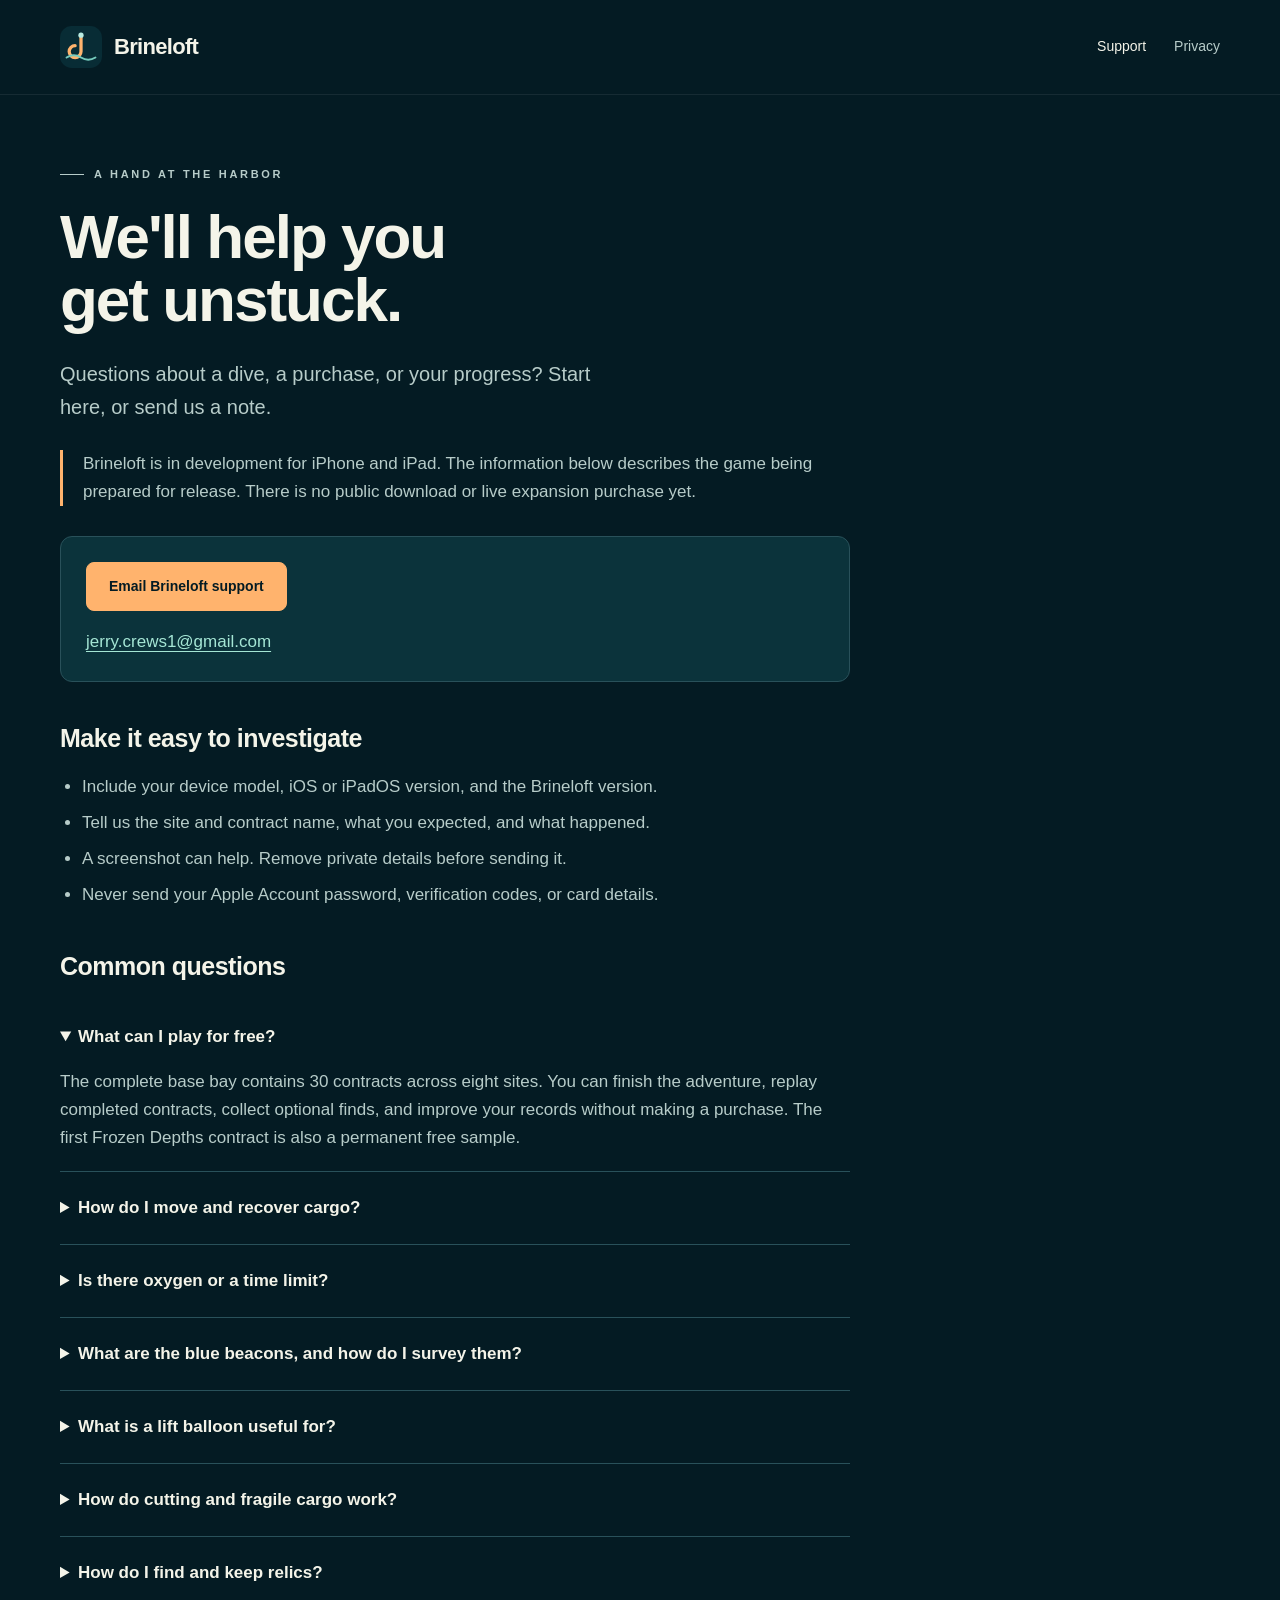
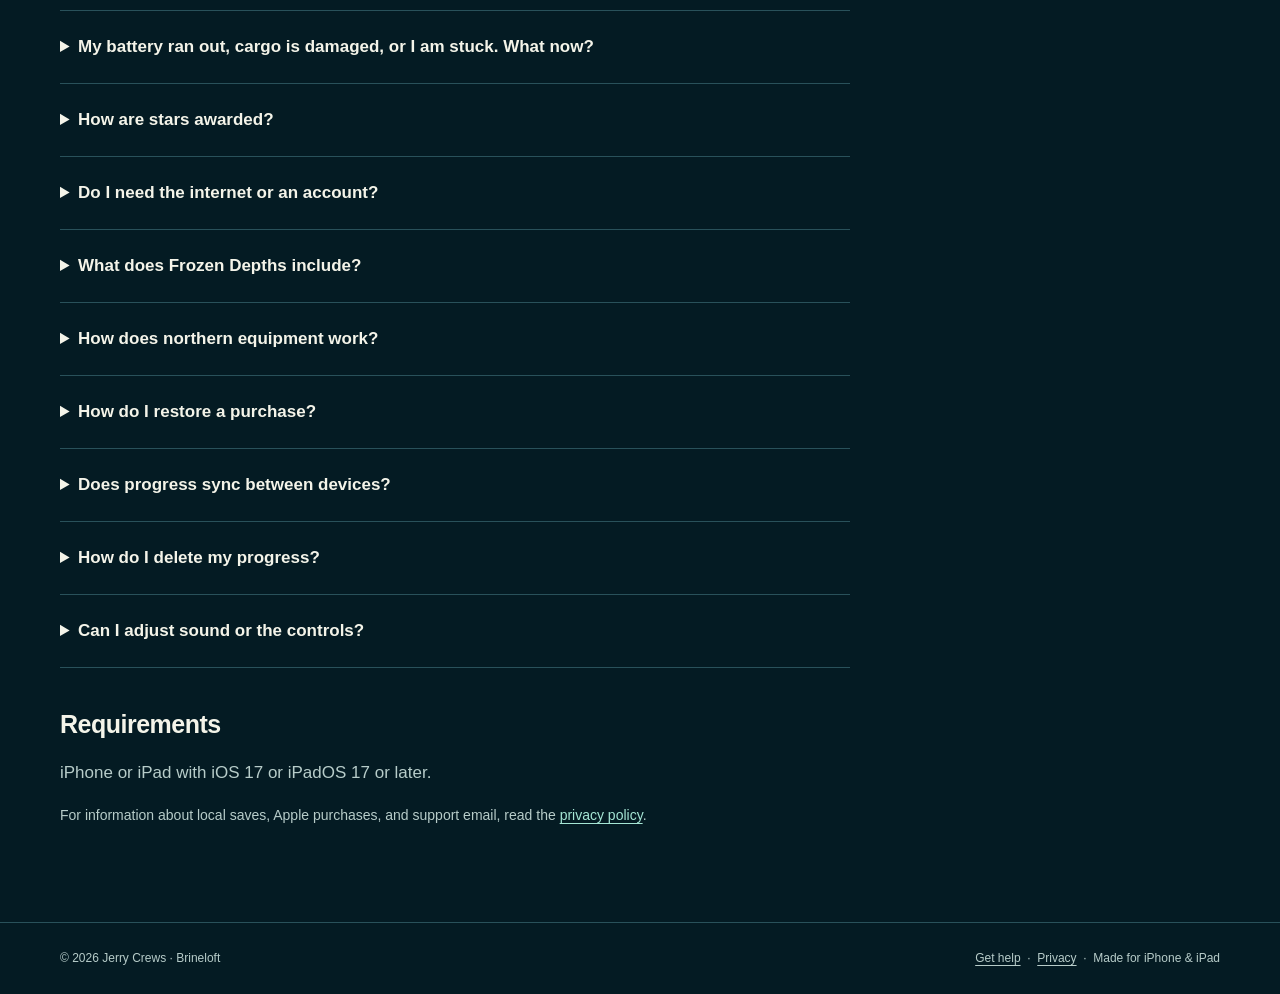
==== commit f43dd965: "Explain northern equipment networks and receiving berths" ====
--- a/support.html
+++ b/support.html
@@ -1,2 +1,2 @@
 <!doctype html>
-<html lang="en"><head><meta charset="utf-8"><meta name="viewport" content="width=device-width, initial-scale=1"><meta name="color-scheme" content="dark"><meta name="theme-color" content="#041b23"><meta name="description" content="Help with Brineloft controls, local progress, the free adventure, Frozen Depths, and restoring purchases."><title>Brineloft Support</title><link rel="icon" href="assets/mark.svg" type="image/svg+xml"><link rel="stylesheet" href="assets/style.css"></head><body><a class="skip" href="#main">Skip to content</a><header><div class="wrap"><nav aria-label="Main navigation"><a class="brand" href="index.html"><img src="assets/mark.svg" alt="" width="42" height="42">Brineloft</a><div class="navlinks"><a href="support.html" aria-current="page">Support</a><a href="privacy.html">Privacy</a></div></nav></div></header><main id="main" class="wrap"><article class="document"><p class="eyebrow">A hand at the harbor</p><h1>We'll help you<br>get unstuck.</h1><p class="lead">Questions about a dive, a purchase, or your progress? Start here, or send us a note.</p><p class="notice">Brineloft is in development for iPhone and iPad. The information below describes the game being prepared for release. There is no public download or live expansion purchase yet.</p><div class="contact"><p><a class="button" href="mailto:jerry.crews1@gmail.com?subject=Brineloft%20support">Email Brineloft support</a></p><p class="email"><a href="mailto:jerry.crews1@gmail.com">jerry.crews1@gmail.com</a></p></div><h2>Make it easy to investigate</h2><ul><li>Include your device model, iOS or iPadOS version, and the Brineloft version.</li><li>Tell us the site and contract name, what you expected, and what happened.</li><li>A screenshot can help. Remove private details before sending it.</li><li>Never send your Apple Account password, verification codes, or card details.</li></ul><h2>Common questions</h2><details open><summary>What can I play for free?</summary><p>The complete base bay contains 30 contracts across eight sites. You can finish the adventure, replay completed contracts, collect optional finds, and improve your records without making a purchase. The first Frozen Depths contract is also a permanent free sample.</p></details><details><summary>How do I move and recover cargo?</summary><p>Use the movement control to steer your drone. Move close to cargo and use the cable control to attach or release it. Anchored cargo must be cut free while you hold steady nearby. Deliver cargo in the stated order and condition. The dock accepts it even if you have surveys left, and even when the cable is released and your drone is elsewhere. Both required cargo and surveys must be completed before you choose Finish dive. You can keep searching for relics; recovering every object with all surveys complete finishes automatically.</p></details><details><summary>Is there oxygen or a time limit?</summary><p>You pilot a robot, so it has a battery rather than an oxygen tank. Thrust, heavy loads, sonar and cutting use charge. Hold still inside the mint recovery zone to recharge; a full refill takes about seven seconds. Dock refills are free and unlimited. The target time is an optional star goal, separate from the battery. Pausing stops battery use.</p></details><details><summary>What are the blue beacons, and how do I survey them?</summary><p>Blue beacons are fixed survey stations, not cargo to tow. Move your drone inside a beacon's ring, tap Survey to send a sonar pulse, and release steering until the progress fills. Survey each required beacon to complete that part of the contract. You may deliver cargo first or survey first; unfinished surveys do not block the dock from accepting a valid load.</p></details><details><summary>What is a lift balloon useful for?</summary><p>A balloon eases a heavy hooked tow and reduces its power use. It can also lift cargo while your drone does another job. Move the load below the dock with a clear path above, inflate a balloon and release the cable. The cargo rises without you staying beside it, so you can survey a beacon or retrieve another load. Watch for current drift: a balloon does not steer around obstacles or toward the dock.</p><p>Need to lower cargo or pass under a beam? Hook the inflated load and choose Vent balloon. This removes the lift and returns the reusable bag to your supply. You can inflate it again for free.</p></details><details><summary>How do cutting and fragile cargo work?</summary><p>Stay close and steady while using Cut free on an anchored load. Some contracts require cargo deliveries in a specific order. Fragile loads must arrive above the condition threshold stated in the briefing; slow down before turns and leave room for the swinging cable.</p></details><details><summary>How do I find and keep relics?</summary><p>Each of the first six bay contracts has an optional relic. Explore different parts of the site and pulse sonar to reveal nearby mint RELIC markers. Tow the relic to the recovery zone, then finish the contract to save its individual story in your collection. You can keep looking after the required cargo is recovered and choose Finish dive when ready.</p></details><details><summary>My battery ran out, cargo is damaged, or I am stuck. What now?</summary><p>Use Recovery or restart the contract. Recovery repairs remaining cargo, recharges the drone, and returns the drone and undelivered loads to their starting positions. Delivered cargo, completed survey work and elapsed time stay. Recovery and retries are free and unlimited, with no paid energy, lives or waiting period before another attempt. Assisted completions receive one star; replay without assistance to pursue a better record.</p></details><details><summary>How are stars awarded?</summary><p>Completing a contract earns one star. Bring required cargo home with at least 80% integrity for another. The route-mastery star requires every optional relic and a finish within the contract's target time; contracts without relics use the time goal alone. Relics are still optional for finishing the story and unlocking the next contract. Assisted results are capped at one star. Replaying does not reduce an existing best record, including three-star results earned before an update.</p></details><details><summary>Do I need the internet or an account?</summary><p>Gameplay works offline and there is no Brineloft account. Apple's purchase and Restore Purchases flows need an internet connection. A previously verified expansion remains available offline; refunds or other entitlement changes are reconciled when Apple provides an update.</p></details><details><summary>What does Frozen Depths include?</summary><p>It contains 20 contracts across five frozen sites, including the free sample. It is designed as a permanent, non-consumable purchase, not a subscription. The full pack is not yet available for sale. Its live regional price will appear in the game when Apple makes the product available.</p></details><details><summary>How do I restore a purchase?</summary><p>Open the expansion screen and choose Restore Purchases. Use the same Apple Account that made the purchase and connect to the internet. Restoration unlocks eligible purchased content; it does not restore local mission progress. For a charge or refund question, visit <a href="https://reportaproblem.apple.com/">Apple's purchase support</a>.</p></details><details><summary>Does progress sync between devices?</summary><p>No. Game progress is saved on the device. Your operating system may include that data in a device backup, depending on your settings. A purchase can be restored on another device using the same Apple Account, but that does not copy your local progress.</p></details><details><summary>How do I delete my progress?</summary><p>Use the delete-progress option in the game's settings and confirm the reset. This removes the local game progress; it does not cancel or refund an Apple purchase. Removing the app also removes its active local data. Backups are managed separately in your device or computer backup settings.</p></details><details><summary>Can I adjust sound or the controls?</summary><p>Settings include sound, haptics, reduced motion, and control assistance. Important information is visible on screen so audio is not required. The game plays in landscape on iPhone and iPad.</p></details><h2>Requirements</h2><p>iPhone or iPad with iOS 17 or iPadOS 17 or later.</p><p class="small">For information about local saves, Apple purchases, and support email, read the <a href="privacy.html">privacy policy</a>.</p></article></main><footer><div class="wrap footer-row"><span>© 2026 Jerry Crews · Brineloft</span><span><a href="support.html">Get help</a> &nbsp;·&nbsp; <a href="privacy.html">Privacy</a> &nbsp;·&nbsp; Made for iPhone &amp; iPad</span></div></footer></body></html>+<html lang="en"><head><meta charset="utf-8"><meta name="viewport" content="width=device-width, initial-scale=1"><meta name="color-scheme" content="dark"><meta name="theme-color" content="#041b23"><meta name="description" content="Help with Brineloft controls, local progress, the free adventure, Frozen Depths, and restoring purchases."><title>Brineloft Support</title><link rel="icon" href="assets/mark.svg" type="image/svg+xml"><link rel="stylesheet" href="assets/style.css"></head><body><a class="skip" href="#main">Skip to content</a><header><div class="wrap"><nav aria-label="Main navigation"><a class="brand" href="index.html"><img src="assets/mark.svg" alt="" width="42" height="42">Brineloft</a><div class="navlinks"><a href="support.html" aria-current="page">Support</a><a href="privacy.html">Privacy</a></div></nav></div></header><main id="main" class="wrap"><article class="document"><p class="eyebrow">A hand at the harbor</p><h1>We'll help you<br>get unstuck.</h1><p class="lead">Questions about a dive, a purchase, or your progress? Start here, or send us a note.</p><p class="notice">Brineloft is in development for iPhone and iPad. The information below describes the game being prepared for release. There is no public download or live expansion purchase yet.</p><div class="contact"><p><a class="button" href="mailto:jerry.crews1@gmail.com?subject=Brineloft%20support">Email Brineloft support</a></p><p class="email"><a href="mailto:jerry.crews1@gmail.com">jerry.crews1@gmail.com</a></p></div><h2>Make it easy to investigate</h2><ul><li>Include your device model, iOS or iPadOS version, and the Brineloft version.</li><li>Tell us the site and contract name, what you expected, and what happened.</li><li>A screenshot can help. Remove private details before sending it.</li><li>Never send your Apple Account password, verification codes, or card details.</li></ul><h2>Common questions</h2><details open><summary>What can I play for free?</summary><p>The complete base bay contains 30 contracts across eight sites. You can finish the adventure, replay completed contracts, collect optional finds, and improve your records without making a purchase. The first Frozen Depths contract is also a permanent free sample.</p></details><details><summary>How do I move and recover cargo?</summary><p>Use the movement control to steer your drone. Move close to cargo and use the cable control to attach or release it. Anchored cargo must be cut free while you hold steady nearby. Deliver cargo in the stated order and condition. The dock accepts it even if you have surveys left, and even when the cable is released and your drone is elsewhere. Both required cargo and surveys must be completed before you choose Finish dive. You can keep searching for relics; recovering every object with all surveys complete finishes automatically.</p></details><details><summary>Is there oxygen or a time limit?</summary><p>You pilot a robot, so it has a battery rather than an oxygen tank. Thrust, heavy loads, sonar and cutting use charge. Hold still inside the mint recovery zone to recharge; a full refill takes about seven seconds. Dock refills are free and unlimited. The target time is an optional star goal, separate from the battery. Pausing stops battery use.</p></details><details><summary>What are the blue beacons, and how do I survey them?</summary><p>Blue beacons are fixed survey stations, not cargo to tow. Move your drone inside a beacon's ring, tap Survey to send a sonar pulse, and release steering until the progress fills. Survey each required beacon to complete that part of the contract. You may deliver cargo first or survey first; unfinished surveys do not block the dock from accepting a valid load.</p></details><details><summary>What is a lift balloon useful for?</summary><p>A balloon eases a heavy hooked tow and reduces its power use. It can also lift cargo while your drone does another job. Move the load below the dock with a clear path above, inflate a balloon and release the cable. The cargo rises without you staying beside it, so you can survey a beacon or retrieve another load. Watch for current drift: a balloon does not steer around obstacles or toward the dock.</p><p>Need to lower cargo or pass under a beam? Hook the inflated load and choose Vent balloon. This removes the lift and returns the reusable bag to your supply. You can inflate it again for free.</p></details><details><summary>How do cutting and fragile cargo work?</summary><p>Stay close and steady while using Cut free on an anchored load. Some contracts require cargo deliveries in a specific order. Fragile loads must arrive above the condition threshold stated in the briefing; slow down before turns and leave room for the swinging cable.</p></details><details><summary>How do I find and keep relics?</summary><p>Each of the first six bay contracts has an optional relic. Explore different parts of the site and pulse sonar to reveal nearby mint RELIC markers. Tow the relic to the recovery zone, then finish the contract to save its individual story in your collection. You can keep looking after the required cargo is recovered and choose Finish dive when ready.</p></details><details><summary>My battery ran out, cargo is damaged, or I am stuck. What now?</summary><p>Use Recovery or restart the contract. Recovery repairs remaining cargo, recharges the drone, and returns the drone and undelivered loads to their starting positions. Delivered cargo, completed survey work and elapsed time stay. Recovery and retries are free and unlimited, with no paid energy, lives or waiting period before another attempt. Assisted completions receive one star; replay without assistance to pursue a better record.</p></details><details><summary>How are stars awarded?</summary><p>Completing a contract earns one star. Bring required cargo home with at least 80% integrity for another. The route-mastery star requires every optional relic and a finish within the contract's target time; contracts without relics use the time goal alone. Relics are still optional for finishing the story and unlocking the next contract. Assisted results are capped at one star. Replaying does not reduce an existing best record, including three-star results earned before an update.</p></details><details><summary>Do I need the internet or an account?</summary><p>Gameplay works offline and there is no Brineloft account. Apple's purchase and Restore Purchases flows need an internet connection. A previously verified expansion remains available offline; refunds or other entitlement changes are reconciled when Apple provides an update.</p></details><details><summary>What does Frozen Depths include?</summary><p>It contains 20 contracts across five frozen sites. The first is a permanent free sample with a working gate and field charger. The other 19 add equipment networks, current baffles, lift shafts and cargo-specific receiving rigs. The expansion is a permanent, non-consumable purchase, not a subscription. It is not yet available for sale; its live regional price will appear in the game when Apple makes the product available.</p></details><details><summary>How does northern equipment work?</summary><p>Move into a named equipment station's ring, choose Activate and hold still until progress fills. Its completion message explains what changed: a gate opens, a current is calmed or a field charger comes online. Some stations need power from another named station first. Follow that prerequisite; all equipment resets when you replay the contract.</p><p>Check the destination shown for your attached load. Northern cargo may belong at a particular rig or deck instead of the harbor boat. Cargo is accepted at its correct destination even while other station work remains. Ordinary relics still return to the harbor boat. Activated field chargers are reusable and free; a receiving rig is not automatically a charging point.</p></details><details><summary>How do I restore a purchase?</summary><p>Open the expansion screen and choose Restore Purchases. Use the same Apple Account that made the purchase and connect to the internet. Restoration unlocks eligible purchased content; it does not restore local mission progress. For a charge or refund question, visit <a href="https://reportaproblem.apple.com/">Apple's purchase support</a>.</p></details><details><summary>Does progress sync between devices?</summary><p>No. Game progress is saved on the device. Your operating system may include that data in a device backup, depending on your settings. A purchase can be restored on another device using the same Apple Account, but that does not copy your local progress.</p></details><details><summary>How do I delete my progress?</summary><p>Use the delete-progress option in the game's settings and confirm the reset. This removes the local game progress; it does not cancel or refund an Apple purchase. Removing the app also removes its active local data. Backups are managed separately in your device or computer backup settings.</p></details><details><summary>Can I adjust sound or the controls?</summary><p>Settings include sound, haptics, reduced motion, and control assistance. Important information is visible on screen so audio is not required. The game plays in landscape on iPhone and iPad.</p></details><h2>Requirements</h2><p>iPhone or iPad with iOS 17 or iPadOS 17 or later.</p><p class="small">For information about local saves, Apple purchases, and support email, read the <a href="privacy.html">privacy policy</a>.</p></article></main><footer><div class="wrap footer-row"><span>© 2026 Jerry Crews · Brineloft</span><span><a href="support.html">Get help</a> &nbsp;·&nbsp; <a href="privacy.html">Privacy</a> &nbsp;·&nbsp; Made for iPhone &amp; iPad</span></div></footer></body></html>
